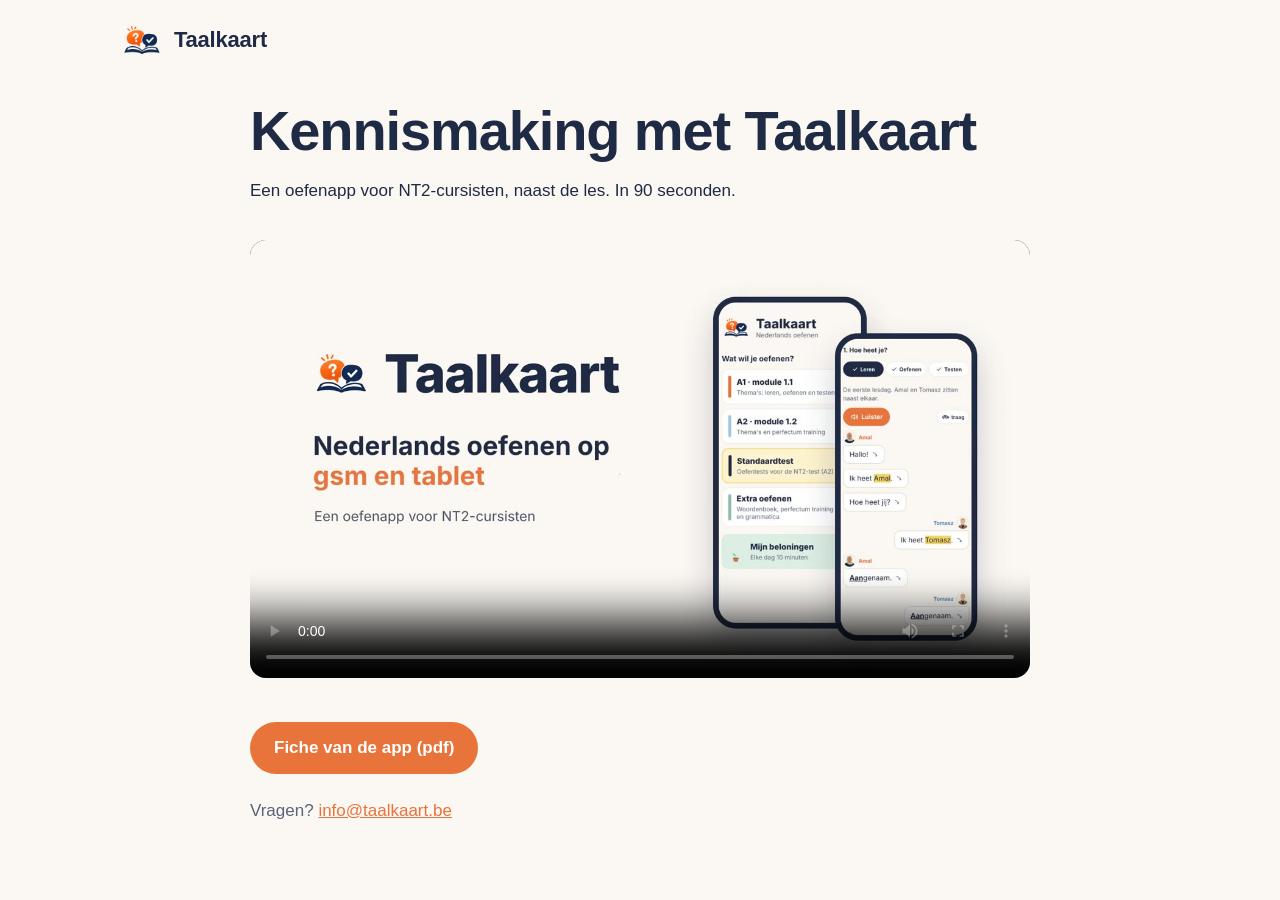
==== kennismaking/index.html @ d714e060 "Fiche: audio en beeld toegevoegd Co-Authored-By: Claude Opus 5.5 <noreply@anthropic.com> Claude-Sess" ====
<!doctype html>
<html lang="nl">
<head>
<meta charset="utf-8">
<meta name="viewport" content="width=device-width, initial-scale=1">
<title>Taalkaart: kennismaking</title>
<meta name="robots" content="noindex, nofollow">
<meta name="theme-color" content="#FBF8F3">
<link rel="icon" href="../favicon.png">
<link rel="stylesheet" href="../style.css?v=4">
</head>
<body>
<header class="kop"><div class="wrap">
  <a class="merk" href="../"><img src="../img/logo.png" alt=""><b>Taalkaart</b></a>
</div></header>
<main><div class="wrap" style="max-width:820px">
  <h1 style="margin:.4em 0 .2em">Kennismaking met Taalkaart</h1>
  <p class="lead">Een oefenapp voor NT2-cursisten, naast de les. In 90 seconden.</p>
  <video controls playsinline preload="metadata" poster="poster.jpg" style="width:100%;border-radius:16px;margin:18px 0;background:#000">
    <source src="taalkaart-90s.mp4" type="video/mp4">
  </video>
  <p><a class="knop" href="Taalkaart-fiche.pdf?v=2">Fiche van de app (pdf)</a></p>
  <p style="color:var(--zacht);margin-top:24px">Vragen? <a href="mailto:info@taalkaart.be">info@taalkaart.be</a></p>
</div></main>
</body>
</html>
---- style.css ----
:root{
  --creme:#FBF8F3; --kaart:#FFFFFF; --inkt:#1F2A44; --zacht:#5B6478; --lijn:#E7DFD2;
  --oranje:#E8743B; --oranjezacht:#FBE3D6; --groen:#2E7A4D; --groenzacht:#DDEFE4; --blauw:#9AC1F0;
  --max:1080px;
}
@media (prefers-color-scheme: dark){
  :root{ --creme:#151A26; --kaart:#1E2535; --inkt:#EEF0F5; --zacht:#A9B0C0; --lijn:#2C3448; --oranjezacht:#3A2A22; --groenzacht:#1F3328; }
}
*{box-sizing:border-box}
html{-webkit-text-size-adjust:100%}
body{margin:0;background:var(--creme);color:var(--inkt);font:17px/1.55 -apple-system,BlinkMacSystemFont,"Segoe UI",Roboto,"Helvetica Neue",Arial,sans-serif}
a{color:var(--oranje)}
img{max-width:100%;height:auto;display:block}
.wrap{max-width:var(--max);margin:0 auto;padding:0 20px}

/* kop */
.kop{padding:18px 0}
.kop .wrap{display:flex;align-items:center;justify-content:space-between;gap:16px}
.merk{display:flex;align-items:center;gap:10px;text-decoration:none;color:var(--inkt)}
.merk img{width:44px;height:44px}
.merk b{font-size:22px;letter-spacing:-.01em}
.kop nav{display:flex;gap:18px;font-weight:600;font-size:15px}
.kop nav a{color:var(--zacht);text-decoration:none}
.kop nav a:hover{color:var(--inkt)}

/* held */
.held{padding:36px 0 56px}
.held .wrap{display:grid;grid-template-columns:1.1fr .9fr;gap:40px;align-items:center}
.label{display:inline-block;background:var(--oranjezacht);color:var(--oranje);font-weight:700;font-size:14px;border-radius:999px;padding:4px 12px}
h1{font-size:clamp(34px,5.4vw,56px);line-height:1.05;letter-spacing:-.02em;margin:16px 0 16px}
h1 span{color:var(--oranje)}
.held p.lead{font-size:19px;color:var(--zacht);margin:0 0 24px;max-width:34em}
.knoppen{display:flex;gap:12px;flex-wrap:wrap}
.knop{display:inline-block;background:var(--oranje);color:#fff;text-decoration:none;font-weight:700;border-radius:999px;padding:13px 24px}
.knop.zacht{background:var(--kaart);color:var(--inkt);border:2px solid var(--lijn)}
.telefoons{display:flex;justify-content:center;gap:16px}
.tel{width:47%;max-width:230px;border-radius:30px;border:8px solid #1F2A44;overflow:hidden;background:#fff;box-shadow:0 18px 40px rgba(31,42,68,.18)}
.tel:nth-child(2){margin-top:44px}

/* secties */
section{padding:56px 0}
section.licht{background:var(--kaart);border-top:1px solid var(--lijn);border-bottom:1px solid var(--lijn)}
h2{font-size:clamp(26px,3.4vw,36px);letter-spacing:-.015em;line-height:1.15;margin:0 0 12px}
.intro{color:var(--zacht);max-width:40em;margin:0 0 28px}
.raster{display:grid;grid-template-columns:repeat(3,1fr);gap:18px}
.vak{background:var(--creme);border:1px solid var(--lijn);border-radius:18px;padding:20px}
section:not(.licht) .vak{background:var(--kaart)}
.vak h3{margin:8px 0 6px;font-size:19px}
.vak p{margin:0;color:var(--zacht);font-size:16px}
.ico{width:42px;height:42px;border-radius:12px;background:var(--oranjezacht);display:flex;align-items:center;justify-content:center;font-size:21px}

.stappen{display:grid;grid-template-columns:repeat(4,1fr);gap:18px;counter-reset:s}
.stap{position:relative;padding-top:8px}
.stap b{display:block;font-size:18px;margin-bottom:4px}
.stap b::before{counter-increment:s;content:counter(s);display:inline-flex;width:30px;height:30px;border-radius:50%;background:var(--inkt);color:#fff;align-items:center;justify-content:center;font-size:15px;margin-right:8px}
.stap p{margin:0;color:var(--zacht);font-size:16px}

.duo{display:grid;grid-template-columns:1fr 1fr;gap:40px;align-items:center}
.duo .tel{margin:0 auto;max-width:260px}
ul.vink{list-style:none;padding:0;margin:0}
ul.vink li{padding-left:32px;position:relative;margin:10px 0}
ul.vink li::before{content:"✓";position:absolute;left:0;top:0;width:22px;height:22px;border-radius:50%;background:var(--groenzacht);color:var(--groen);font-weight:800;font-size:13px;display:flex;align-items:center;justify-content:center}

.centra{background:var(--inkt);color:#fff;border-radius:26px;padding:38px;display:grid;grid-template-columns:1.3fr 1fr;gap:30px;align-items:center}
.centra h2{color:#fff}
.centra p{color:#C9CFDD;margin:0 0 10px}
.centra .knop{background:var(--oranje)}
.status{background:var(--groenzacht);color:var(--groen);border-radius:14px;padding:14px 18px;font-weight:600;font-size:16px}

/* tekstpagina's */
.tekst{max-width:760px;margin:0 auto;padding:24px 20px 64px}
.tekst h1{font-size:clamp(30px,4.6vw,44px)}
.tekst h2{font-size:24px;margin:36px 0 8px}
.tekst p,.tekst li{color:var(--inkt)}
.tekst .datum{color:var(--zacht);font-size:15px}
.tekst details{background:var(--kaart);border:1px solid var(--lijn);border-radius:14px;padding:14px 18px;margin:10px 0}
.tekst summary{font-weight:700;cursor:pointer}
.tekst details p{margin:10px 0 2px}

/* voet */
footer{border-top:1px solid var(--lijn);padding:28px 0 40px;color:var(--zacht);font-size:15px}
footer .wrap{display:flex;justify-content:space-between;gap:16px;flex-wrap:wrap}
footer a{color:var(--zacht)}
footer nav{display:flex;gap:16px}

@media (max-width:820px){
  .held .wrap,.duo,.centra{grid-template-columns:1fr}
  .raster{grid-template-columns:1fr 1fr}
  .stappen{grid-template-columns:1fr 1fr}
  .kop nav a.wegklein{display:none}
}
@media (max-width:520px){
  .raster,.stappen{grid-template-columns:1fr}
  .centra{padding:26px}
  .tel{border-width:6px;border-radius:24px}
}

/* keuze en video */
.keuze{display:grid;grid-template-columns:1fr 1fr;gap:20px}
.groep{display:block;text-decoration:none;color:var(--inkt);background:var(--creme);border:1px solid var(--lijn);border-radius:22px;padding:28px}
.groep h2{margin:14px 0 8px}
.groep p{color:var(--zacht);margin:0 0 16px}
.groep .pijl{font-weight:700;color:var(--oranje)}
.groep.donker{background:#1F2A44;color:#fff;border-color:#1F2A44}
.groep.donker p{color:#C9CFDD}
.talen{display:flex;gap:8px;flex-wrap:wrap;align-items:center}
.talen button{font:inherit;font-weight:700;font-size:15px;border-radius:999px;padding:9px 16px;border:2px solid var(--lijn);background:var(--kaart);color:var(--inkt);cursor:pointer}
.talen button[aria-pressed="true"]{border-color:var(--oranje);color:var(--oranje)}
video.video{max-width:300px;width:100%;height:auto;background:#000}
video.breed{width:100%;height:auto;border-radius:18px;margin-top:8px;background:#000;box-shadow:0 18px 40px rgba(31,42,68,.18)}
.kop nav a[aria-current="page"]{color:var(--inkt)}
@media (max-width:820px){.keuze{grid-template-columns:1fr}}
.held .wrap.enkel{display:block}
.held .wrap.enkel video.breed{max-width:860px}

/* ---- Beweging (volgens de regels van taste-skill, ingetogen) ---- */
:focus-visible{outline:3px solid var(--oranje);outline-offset:3px;border-radius:6px}
@media (prefers-reduced-motion: no-preference){
  /* de kop van elke pagina komt één keer rustig in beeld */
  .held .wrap>*{animation:op .5s cubic-bezier(.2,.7,.2,1) both}
  .held .wrap>*:nth-child(2){animation-delay:.08s}
  @keyframes op{from{opacity:0;transform:translateY(10px)}to{opacity:1;transform:none}}
}
@media (hover:hover) and (pointer:fine){
  .knop,.talen button{transition:transform .15s ease,filter .15s ease,background-color .15s ease}
  .knop:hover{transform:translateY(-1px);filter:brightness(.93)}
  .knop:active{transform:translateY(1px) scale(.985);transition-duration:.09s}
  .talen button:hover{border-color:var(--zacht)}
  .groep{transition:transform .18s ease,box-shadow .18s ease,border-color .18s ease}
  .groep:hover{transform:translateY(-2px);box-shadow:0 10px 24px rgba(31,42,68,.10);border-color:var(--zacht)}
  .groep:active{transform:translateY(0) scale(.99)}
  .groep .pijl{transition:letter-spacing .15s ease}
  .groep:hover .pijl{text-decoration:underline;text-underline-offset:4px}
  .kop nav a,footer a{transition:color .15s ease}
}
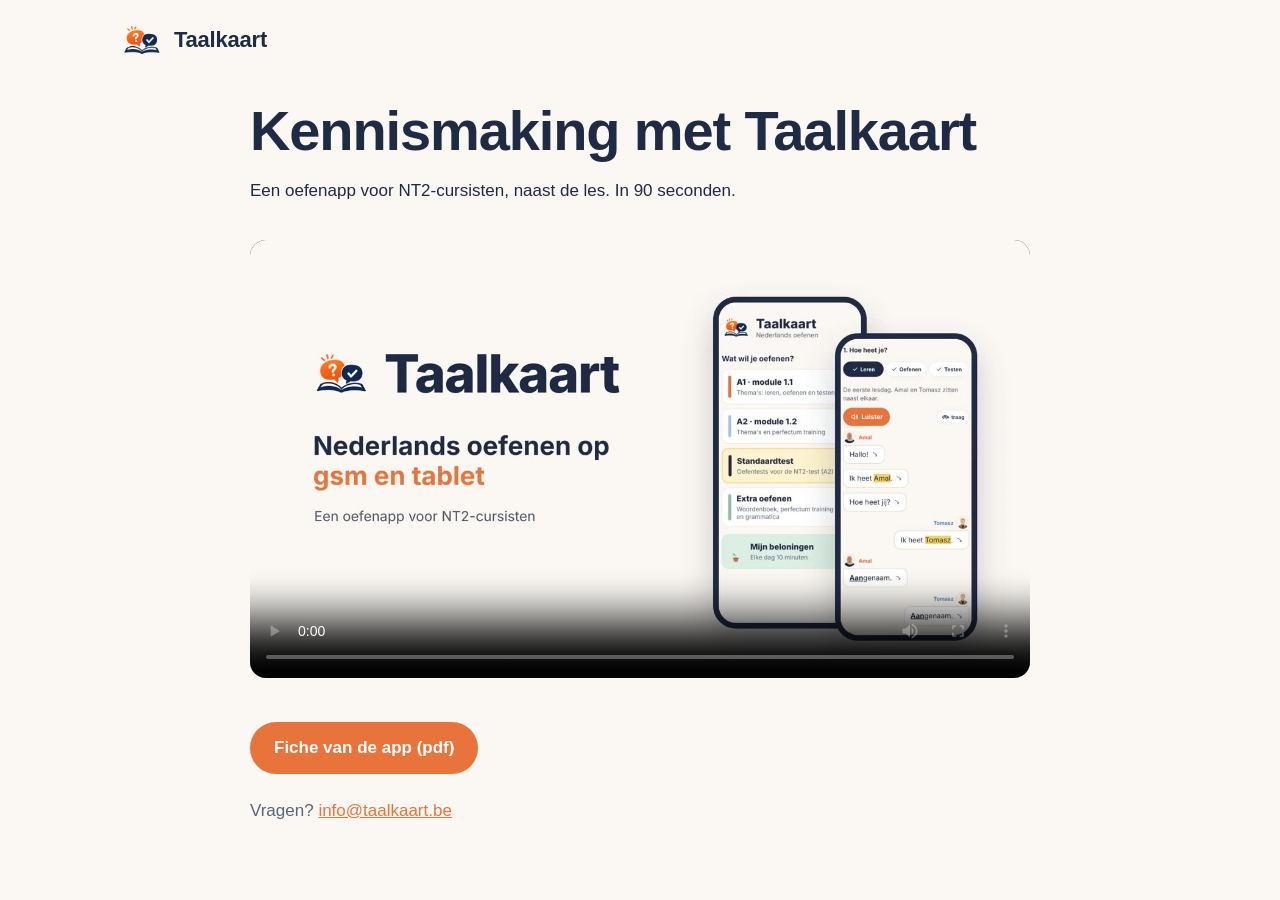
==== commit e3e4a68c: "Fiche: twee pagina's (thema's A1, personages, standaardtest) Co-Authored-By: Claude Opus 5.5 <norepl" ====
--- a/kennismaking/index.html
+++ b/kennismaking/index.html
@@ -19,7 +19,7 @@
   <video controls playsinline preload="metadata" poster="poster.jpg" style="width:100%;border-radius:16px;margin:18px 0;background:#000">
     <source src="taalkaart-90s.mp4" type="video/mp4">
   </video>
-  <p><a class="knop" href="Taalkaart-fiche.pdf?v=2">Fiche van de app (pdf)</a></p>
+  <p><a class="knop" href="Taalkaart-fiche.pdf?v=3">Fiche van de app (pdf)</a></p>
   <p style="color:var(--zacht);margin-top:24px">Vragen? <a href="mailto:info@taalkaart.be">info@taalkaart.be</a></p>
 </div></main>
 </body>
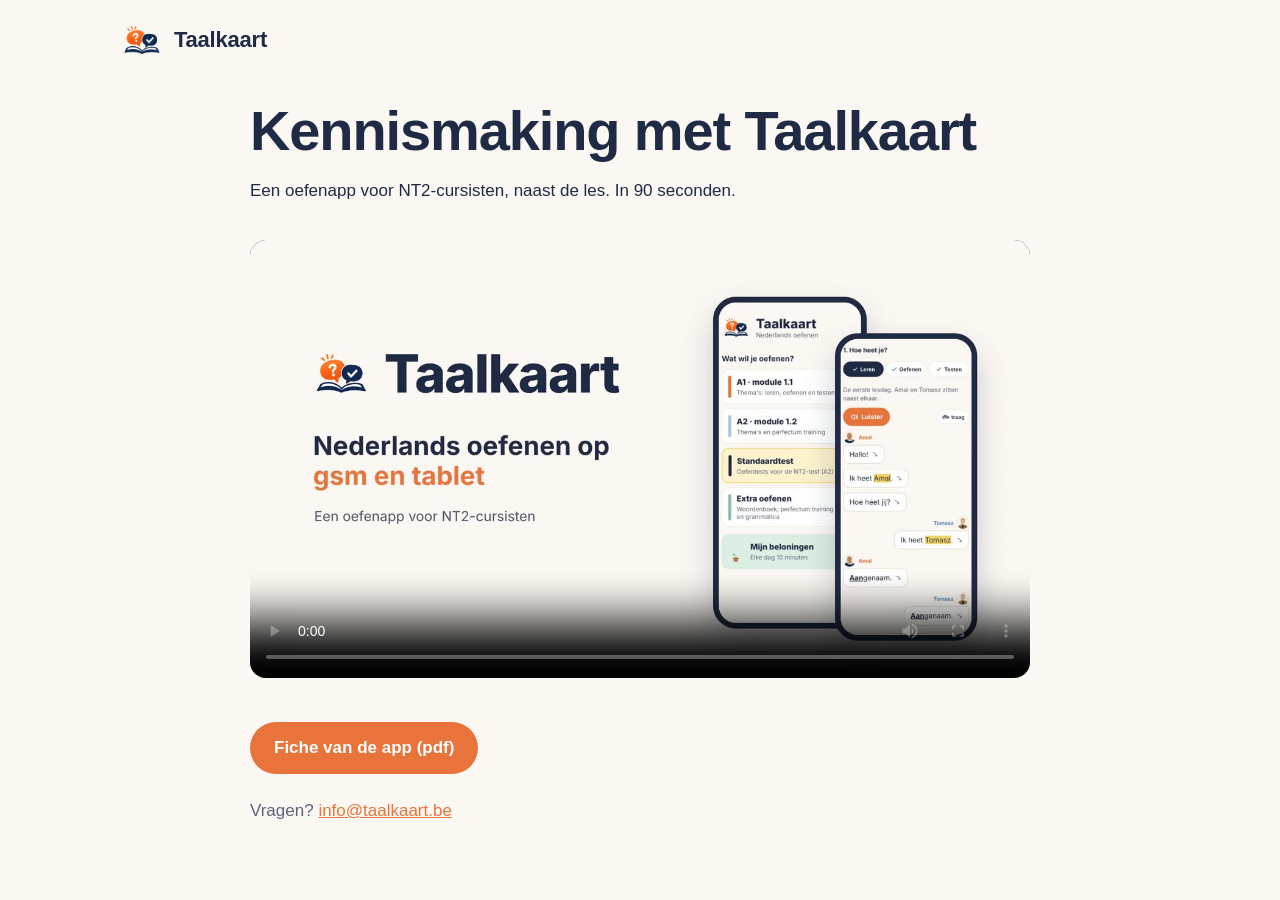
==== commit d13d4cd3: "Fiche: A1 en A2 naast elkaar Co-Authored-By: Claude Opus 5.5 <noreply@anthropic.com> Claude-Session:" ====
--- a/kennismaking/index.html
+++ b/kennismaking/index.html
@@ -19,7 +19,7 @@
   <video controls playsinline preload="metadata" poster="poster.jpg" style="width:100%;border-radius:16px;margin:18px 0;background:#000">
     <source src="taalkaart-90s.mp4" type="video/mp4">
   </video>
-  <p><a class="knop" href="Taalkaart-fiche.pdf?v=3">Fiche van de app (pdf)</a></p>
+  <p><a class="knop" href="Taalkaart-fiche.pdf?v=4">Fiche van de app (pdf)</a></p>
   <p style="color:var(--zacht);margin-top:24px">Vragen? <a href="mailto:info@taalkaart.be">info@taalkaart.be</a></p>
 </div></main>
 </body>
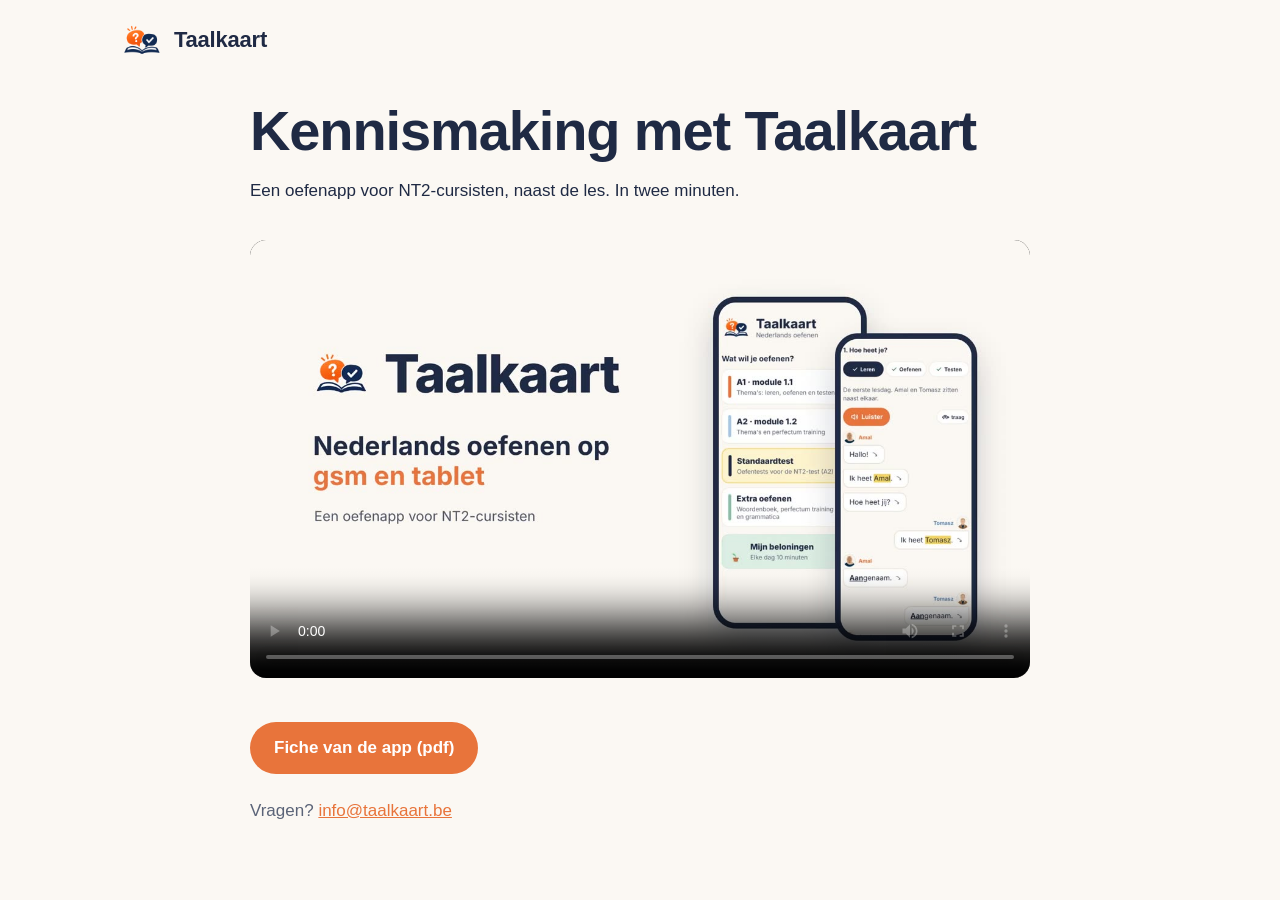
==== commit a353b354: "Kennismaking: nieuwe video (v13, 2 min) Co-Authored-By: Claude Opus 5.5 <noreply@anthropic.com> Clau" ====
--- a/kennismaking/index.html
+++ b/kennismaking/index.html
@@ -15,9 +15,9 @@
 </div></header>
 <main><div class="wrap" style="max-width:820px">
   <h1 style="margin:.4em 0 .2em">Kennismaking met Taalkaart</h1>
-  <p class="lead">Een oefenapp voor NT2-cursisten, naast de les. In 90 seconden.</p>
-  <video controls playsinline preload="metadata" poster="poster.jpg" style="width:100%;border-radius:16px;margin:18px 0;background:#000">
-    <source src="taalkaart-90s.mp4" type="video/mp4">
+  <p class="lead">Een oefenapp voor NT2-cursisten, naast de les. In twee minuten.</p>
+  <video controls playsinline preload="metadata" poster="poster.jpg?v=2" style="width:100%;border-radius:16px;margin:18px 0;background:#000">
+    <source src="taalkaart-kennismaking.mp4" type="video/mp4">
   </video>
   <p><a class="knop" href="Taalkaart-fiche.pdf?v=4">Fiche van de app (pdf)</a></p>
   <p style="color:var(--zacht);margin-top:24px">Vragen? <a href="mailto:info@taalkaart.be">info@taalkaart.be</a></p>
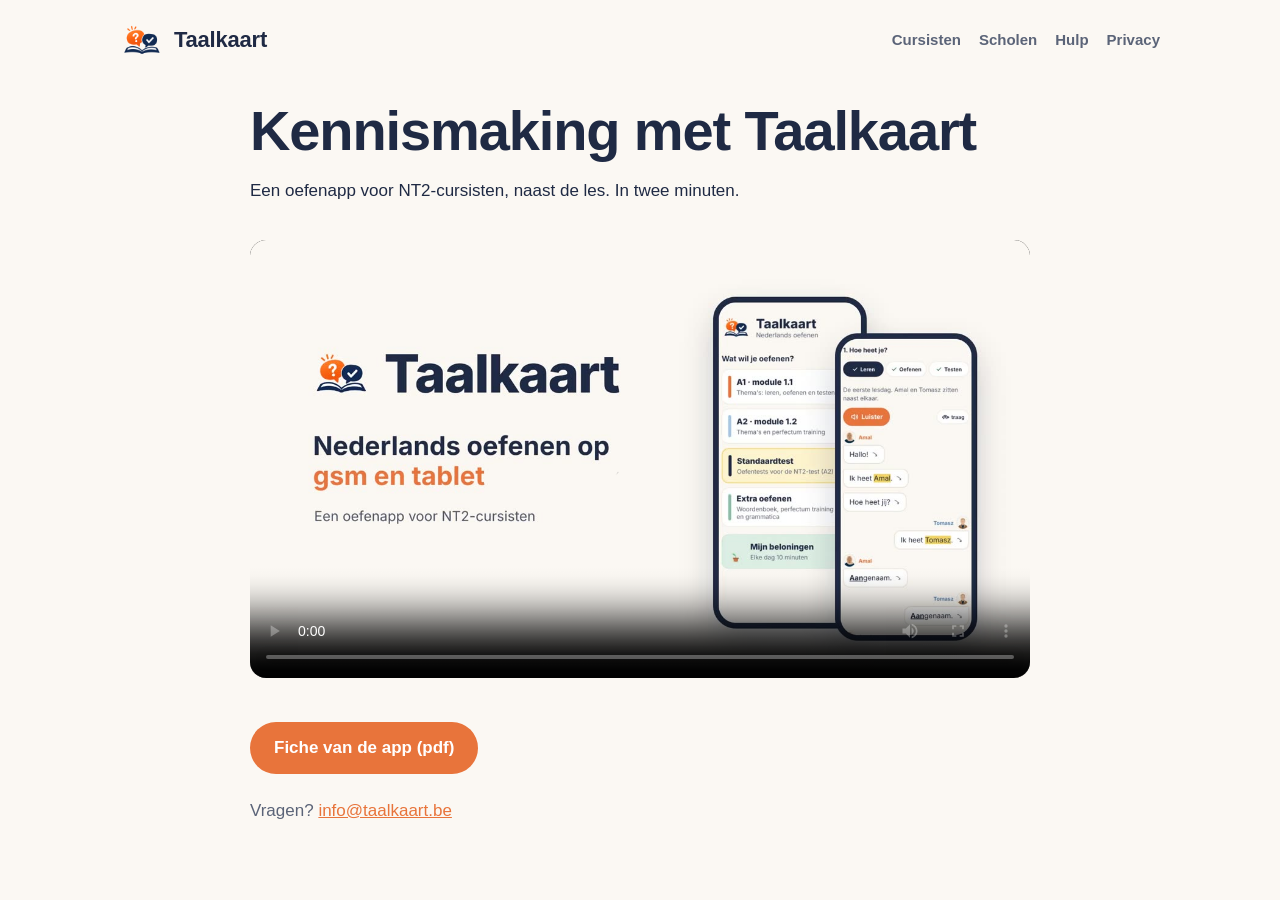
==== commit 775e7c91: "Kennismaking: menu Cursisten, Scholen, Hulp, Privacy bovenaan Co-Authored-By: Claude Opus 5.5 <norep" ====
--- a/kennismaking/index.html
+++ b/kennismaking/index.html
@@ -12,6 +12,7 @@
 <body>
 <header class="kop"><div class="wrap">
   <a class="merk" href="../"><img src="../img/logo.png" alt=""><b>Taalkaart</b></a>
+  <nav><a href="../cursisten.html">Cursisten</a><a href="../scholen.html">Scholen</a><a class="wegklein" href="../hulp.html">Hulp</a><a class="wegklein" href="../privacy.html">Privacy</a></nav>
 </div></header>
 <main><div class="wrap" style="max-width:820px">
   <h1 style="margin:.4em 0 .2em">Kennismaking met Taalkaart</h1>
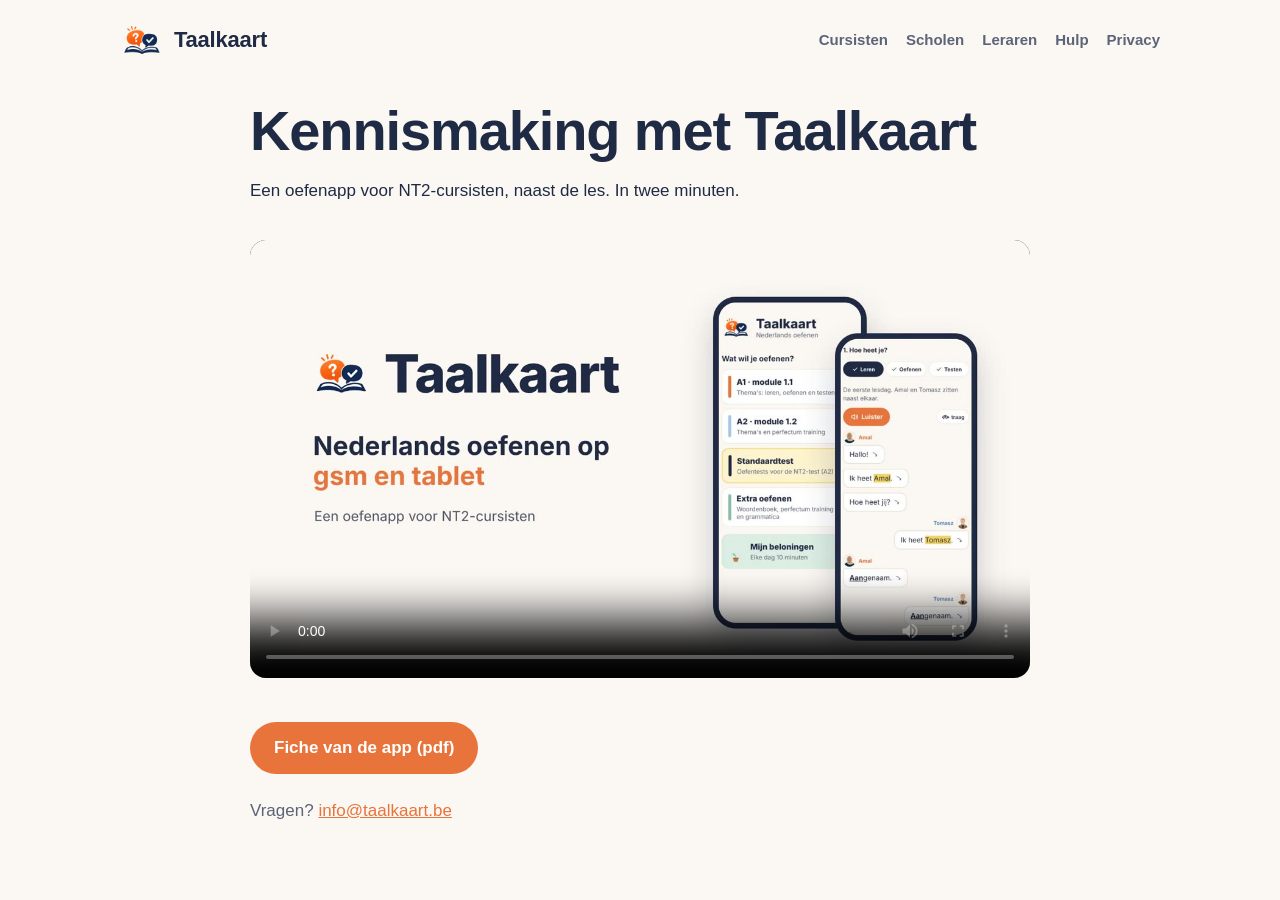
==== commit 6f8a19de: "Pagina voor leraren: Taalkaart als aanvulling op de NT2-les, naast elke methode; Leraren in het menu" ====
--- a/kennismaking/index.html
+++ b/kennismaking/index.html
@@ -7,12 +7,12 @@
 <meta name="robots" content="noindex, nofollow">
 <meta name="theme-color" content="#FBF8F3">
 <link rel="icon" href="../favicon.png">
-<link rel="stylesheet" href="../style.css?v=4">
+<link rel="stylesheet" href="../style.css?v=5">
 </head>
 <body>
 <header class="kop"><div class="wrap">
   <a class="merk" href="../"><img src="../img/logo.png" alt=""><b>Taalkaart</b></a>
-  <nav><a href="../cursisten.html">Cursisten</a><a href="../scholen.html">Scholen</a><a class="wegklein" href="../hulp.html">Hulp</a><a class="wegklein" href="../privacy.html">Privacy</a></nav>
+  <nav><a href="../cursisten.html">Cursisten</a><a href="../scholen.html">Scholen</a><a href="../leraren.html">Leraren</a><a class="wegklein" href="../hulp.html">Hulp</a><a class="wegklein" href="../privacy.html">Privacy</a></nav>
 </div></header>
 <main><div class="wrap" style="max-width:820px">
   <h1 style="margin:.4em 0 .2em">Kennismaking met Taalkaart</h1>
--- a/style.css
+++ b/style.css
@@ -90,6 +90,9 @@
   .kop nav a.wegklein{display:none}
 }
 @media (max-width:520px){
+  .kop nav{gap:12px;font-size:14px}
+  .merk b{font-size:18px}
+  .merk img{width:36px;height:36px}
   .raster,.stappen{grid-template-columns:1fr}
   .centra{padding:26px}
   .tel{border-width:6px;border-radius:24px}
@@ -134,3 +137,4 @@
   .kop nav a,footer a{transition:color .15s ease}
 }
 
+@media (max-width:400px){.merk b{display:none}}
